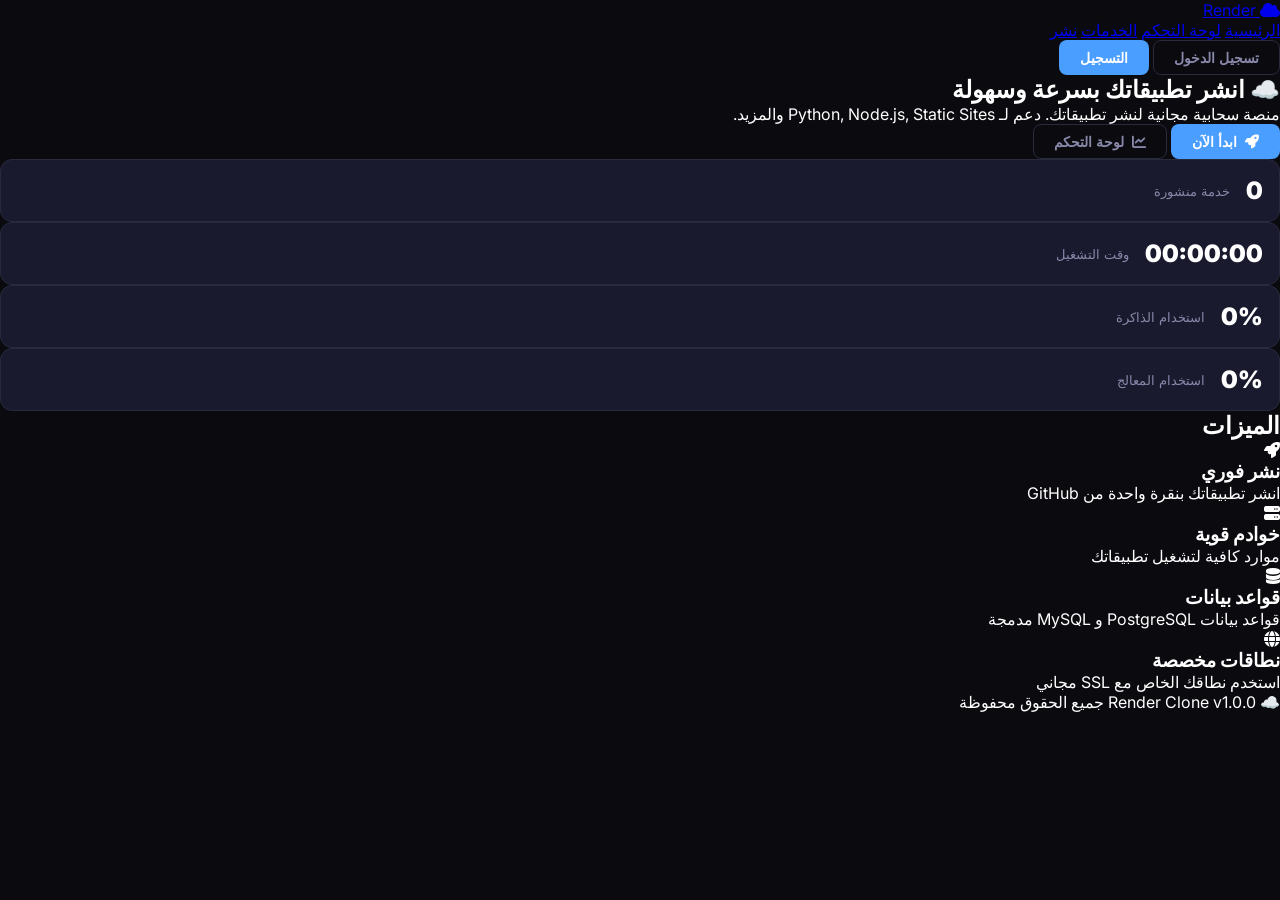
==== index.html @ b53fa427 "Add files via upload" ====
<!DOCTYPE html>
<html lang="ar" dir="rtl">
<head>
    <meta charset="UTF-8">
    <meta name="viewport" content="width=device-width, initial-scale=1.0">
    <title>☁️ Render Clone — منصة النشر السحابي</title>
    <link rel="stylesheet" href="style.css">
    <link href="https://fonts.googleapis.com/css2?family=Inter:wght@400;500;600;700;800;900&display=swap" rel="stylesheet">
    <link rel="stylesheet" href="https://cdnjs.cloudflare.com/ajax/libs/font-awesome/6.5.0/css/all.min.css">
</head>
<body>

<!-- ===== شريط التنقل ===== -->
<nav class="navbar">
    <div class="container">
        <div class="nav-left">
            <a href="/" class="nav-logo">
                <i class="fas fa-cloud"></i>
                <span>Render</span>
            </a>
            <div class="nav-links">
                <a href="/" class="nav-link active">الرئيسية</a>
                <a href="/dashboard" class="nav-link">لوحة التحكم</a>
                <a href="/services" class="nav-link">الخدمات</a>
                <a href="/deploy" class="nav-link">نشر</a>
            </div>
        </div>
        <div class="nav-right" id="navRight">
            <a href="/login" class="btn btn-outline">تسجيل الدخول</a>
            <a href="/signup" class="btn btn-primary">التسجيل</a>
        </div>
    </div>
</nav>

<!-- ===== البانر ===== -->
<section class="hero">
    <div class="container">
        <div class="hero-content">
            <h1 class="hero-title">☁️ انشر تطبيقاتك <span class="gradient-text">بسرعة وسهولة</span></h1>
            <p class="hero-description">منصة سحابية مجانية لنشر تطبيقاتك. دعم لـ Python, Node.js, Static Sites والمزيد.</p>
            <div class="hero-actions">
                <a href="/signup" class="btn btn-primary btn-large">
                    <i class="fas fa-rocket"></i> ابدأ الآن
                </a>
                <a href="/dashboard" class="btn btn-outline btn-large">
                    <i class="fas fa-chart-line"></i> لوحة التحكم
                </a>
            </div>
        </div>
        <div class="hero-stats">
            <div class="stat-card">
                <span class="stat-number" id="servicesCount">0</span>
                <span class="stat-label">خدمة منشورة</span>
            </div>
            <div class="stat-card">
                <span class="stat-number" id="uptime">00:00:00</span>
                <span class="stat-label">وقت التشغيل</span>
            </div>
            <div class="stat-card">
                <span class="stat-number" id="memoryUsage">0%</span>
                <span class="stat-label">استخدام الذاكرة</span>
            </div>
            <div class="stat-card">
                <span class="stat-number" id="cpuUsage">0%</span>
                <span class="stat-label">استخدام المعالج</span>
            </div>
        </div>
    </div>
</section>

<!-- ===== الميزات ===== -->
<section class="features">
    <div class="container">
        <h2 class="section-title">الميزات</h2>
        <div class="features-grid">
            <div class="feature-card">
                <i class="fas fa-rocket"></i>
                <h3>نشر فوري</h3>
                <p>انشر تطبيقاتك بنقرة واحدة من GitHub</p>
            </div>
            <div class="feature-card">
                <i class="fas fa-server"></i>
                <h3>خوادم قوية</h3>
                <p>موارد كافية لتشغيل تطبيقاتك</p>
            </div>
            <div class="feature-card">
                <i class="fas fa-database"></i>
                <h3>قواعد بيانات</h3>
                <p>قواعد بيانات PostgreSQL و MySQL مدمجة</p>
            </div>
            <div class="feature-card">
                <i class="fas fa-globe"></i>
                <h3>نطاقات مخصصة</h3>
                <p>استخدم نطاقك الخاص مع SSL مجاني</p>
            </div>
        </div>
    </div>
</section>

<!-- ===== التذييل ===== -->
<footer class="footer">
    <div class="container">
        <div class="footer-content">
            <span>☁️ Render Clone v1.0.0</span>
            <span>جميع الحقوق محفوظة</span>
        </div>
    </div>
</footer>

<script src="script.js"></script>
</body>
</html>
---- style.css ----
/* ============================================================
   ===== RENDER CLONE — MAIN STYLES =====
   ============================================================ */

:root {
    --bg-primary: #0a0a0f;
    --bg-secondary: #14141f;
    --bg-card: #1a1a2e;
    --bg-sidebar: #0d0d15;
    --text-primary: #ffffff;
    --text-secondary: #8888aa;
    --text-muted: #555577;
    --accent: #4a9eff;
    --accent-hover: #6ab0ff;
    --green: #3fb950;
    --yellow: #d29922;
    --red: #f85149;
    --border: #2a2a3f;
    --shadow: 0 8px 32px rgba(0,0,0,0.4);
    --radius: 12px;
    --sidebar-width: 240px;
    --transition: all 0.3s ease;
}

* {
    margin: 0;
    padding: 0;
    box-sizing: border-box;
}

body {
    font-family: 'Inter', 'Cairo', sans-serif;
    background: var(--bg-primary);
    color: var(--text-primary);
    min-height: 100vh;
    direction: rtl;
}

/* ===== الشريط الجانبي ===== */
.sidebar {
    width: var(--sidebar-width);
    height: 100vh;
    background: var(--bg-sidebar);
    border-left: 1px solid var(--border);
    position: fixed;
    top: 0;
    right: 0;
    padding: 20px 0;
    display: flex;
    flex-direction: column;
    overflow-y: auto;
}

.sidebar-header {
    display: flex;
    align-items: center;
    gap: 10px;
    padding: 0 20px 20px;
    border-bottom: 1px solid var(--border);
    font-size: 20px;
    font-weight: 700;
}

.sidebar-header i {
    color: var(--accent);
}

.sidebar-menu {
    flex: 1;
    padding: 20px 12px;
    display: flex;
    flex-direction: column;
    gap: 4px;
}

.sidebar-item {
    display: flex;
    align-items: center;
    gap: 12px;
    padding: 10px 16px;
    border-radius: 8px;
    color: var(--text-secondary);
    text-decoration: none;
    transition: var(--transition);
    font-size: 14px;
}

.sidebar-item:hover {
    background: var(--bg-card);
    color: var(--text-primary);
}

.sidebar-item.active {
    background: var(--bg-card);
    color: var(--accent);
}

.sidebar-item i {
    width: 20px;
}

/* ===== المحتوى الرئيسي ===== */
.main-content {
    margin-right: var(--sidebar-width);
    padding: 24px;
    min-height: 100vh;
}

.topbar {
    display: flex;
    justify-content: space-between;
    align-items: center;
    margin-bottom: 24px;
    flex-wrap: wrap;
    gap: 12px;
}

.topbar h1 {
    font-size: 24px;
    font-weight: 700;
}

.topbar-actions {
    display: flex;
    gap: 8px;
    flex-wrap: wrap;
}

/* ===== الأزرار ===== */
.btn {
    padding: 8px 20px;
    border-radius: 8px;
    border: 1px solid transparent;
    font-weight: 600;
    cursor: pointer;
    transition: var(--transition);
    text-decoration: none;
    display: inline-flex;
    align-items: center;
    gap: 8px;
    font-size: 14px;
    background: transparent;
    color: var(--text-primary);
    font-family: 'Inter', 'Cairo', sans-serif;
}

.btn-primary {
    background: var(--accent);
    color: #fff;
}

.btn-primary:hover {
    background: var(--accent-hover);
}

.btn-outline {
    border-color: var(--border);
    color: var(--text-secondary);
}

.btn-outline:hover {
    background: var(--bg-card);
    color: var(--text-primary);
}

.btn-danger {
    background: var(--red);
    color: #fff;
}

.btn-danger:hover {
    background: #da3633;
}

.btn-success {
    background: var(--green);
    color: #fff;
}

/* ===== الإحصائيات ===== */
.stats-grid {
    display: grid;
    grid-template-columns: repeat(4, 1fr);
    gap: 16px;
    margin-bottom: 32px;
}

.stats-grid-small {
    display: grid;
    grid-template-columns: repeat(4, 1fr);
    gap: 16px;
    margin-bottom: 24px;
}

.stat-card {
    background: var(--bg-card);
    border: 1px solid var(--border);
    border-radius: var(--radius);
    padding: 16px;
    display: flex;
    align-items: center;
    gap: 16px;
}

.stat-icon {
    width: 48px;
    height: 48px;
    border-radius: 50%;
    background: rgba(74, 158, 255, 0.1);
    display: flex;
    align-items: center;
    justify-content: center;
    font-size: 20px;
    color: var(--accent);
}

.stat-info {
    flex: 1;
}

.stat-number {
    font-size: 24px;
    font-weight: 900;
    display: block;
}

.stat-label {
    font-size: 13px;
    color: var(--text-secondary);
}

/* ===== الأقسام ===== */
.section {
    background: var(--bg-card);
    border: 1px solid var(--border);
    border-radius: var(--radius);
    padding: 20px;
    margin-bottom: 24px;
}

.section-header {
    display: flex;
    justify-content: space-between;
    align-items: center;
    margin-bottom: 16px;
}

.section-header h2 {
    font-size: 16px;
    font-weight: 700;
    display: flex;
    align-items: center;
    gap: 8px;
}

.section-header h3 {
    font-size: 16px;
    font-weight: 700;
    margin-bottom: 12px;
}

/* ===== الخدمات ===== */
.service-item {
    display: flex;
    justify-content: space-between;
    align-items: center;
    padding: 12px 0;
    border-bottom: 1px solid var(--border);
}

.service-item:last-child {
    border-bottom: none;
}

.service-name {
    font-weight: 600;
}

.service-status {
    padding: 2px 12px;
    border-radius: 20px;
    font-size: 12px;
    font-weight: 600;
}

.service-status.running {
    background: rgba(63, 185, 80, 0.1);
    color: var(--green);
}

.service-status.stopped {
    background: rgba(248, 81, 73, 0.1);
    color: var(--red);
}

.service-status.building {
    background: rgba(210, 153, 34, 0.1);
    color: var(--yellow);
}

.service-status.deploying {
    background: rgba(74, 158, 255, 0.1);
    color: var(--accent);
}

.service-url {
    color: var(--text-muted);
    font-size: 13px;
}

.service-actions {
    display: flex;
    gap: 8px;
}

/* ===== بطاقات الخدمات ===== */
.service-card {
    background: var(--bg-card);
    border: 1px solid var(--border);
    border-radius: var(--radius);
    padding: 16px;
    margin-bottom: 12px;
    transition: var(--transition);
}

.service-card:hover {
    border-color: var(--accent);
}

.service-card-header {
    display: flex;
    justify-content: space-between;
    align-items: center;
    flex-wrap: wrap;
    gap: 12px;
}

.service-name-section {
    display: flex;
    align-items: center;
    gap: 12px;
}

.service-info {
    display: flex;
    gap: 16px;
    flex-wrap: wrap;
    margin-top: 8px;
    font-size: 13px;
    color: var(--text-secondary);
}

/* ===== السجلات ===== */
.logs-container {
    background: #0a0a0f;
    border: 1px solid var(--border);
    border-radius: 8px;
    padding: 12px;
    max-height: 400px;
    overflow-y: auto;
    font-family: 'Courier New', monospace;
    font-size: 13px;
}

.log-line {
    display: flex;
    gap: 10px;
    padding: 2px 0;
    border-bottom: 1px solid rgba(42, 42, 63, 0.3);
}

.log-line:last-child {
    border-bottom: none;
}

.log-time {
    color: var(--text-muted);
    font-size: 11px;
    min-width: 120px;
}

.log-level {
    min-width: 30px;
}

.log-line.success .log-message { color: var(--green); }
.log-line.warning .log-message { color: var(--yellow); }
.log-line.error .log-message { color: var(--red); }
.log-line.info .log-message { color: var(--text-secondary); }

/* ===== حالة فارغة ===== */
.empty-state {
    text-align: center;
    padding: 40px 20px;
    color: var(--text-secondary);
}

.empty-state i {
    font-size: 48px;
    color: var(--text-muted);
    margin-bottom: 12px;
}

.loading-state {
    text-align: center;
    padding: 40px 20px;
    color: var(--text-secondary);
}

.loading-state i {
    font-size: 32px;
    margin-bottom: 12px;
}

/* ===== علامات التبويب ===== */
.tabs {
    display: flex;
    gap: 4px;
    border-bottom: 1px solid var(--border);
    margin-bottom: 20px;
}

.tab {
    padding: 10px 20px;
    background: transparent;
    border: none;
    border-bottom: 2px solid transparent;
    color: var(--text-secondary);
    cursor: pointer;
    font-size: 14px;
    font-weight: 600;
    transition: var(--transition);
    font-family: 'Inter', 'Cairo', sans-serif;
}

.tab:hover {
    color: var(--text-primary);
}

.tab.active {
    color: var(--accent);
    border-bottom-color: var(--accent);
}

.tab-content {
    display: none;
}

.tab-content.active {
    display: block;
}

/* ===== نماذج ===== */
.form-group {
    margin-bottom: 16px;
}

.form-group label {
    display: block;
    font-weight: 600;
    font-size: 14px;
    margin-bottom: 4px;
    color: var(--text-secondary);
}

.form-input {
    width: 100%;
    padding: 10px 14px;
    background: var(--bg-primary);
    border: 1px solid var(--border);
    border-radius: 8px;
    color: var(--text-primary);
    font-size: 14px;
    font-family: 'Inter', 'Cairo', sans-serif;
    transition: var(--transition);
}

.form-input:focus {
    outline: none;
    border-color: var(--accent);
}

.form-select {
    width: 100%;
    padding: 10px 14px;
    background: var(--bg-primary);
    border: 1px solid var(--border);
    border-radius: 8px;
    color: var(--text-primary);
    font-size: 14px;
    font-family: 'Inter', 'Cairo', sans-serif;
}

/* ===== شريط الفلترة ===== */
.filter-bar {
    display: flex;
    justify-content: space-between;
    align-items: center;
    flex-wrap: wrap;
    gap: 12px;
    margin-bottom: 20px;
    padding: 12px 16px;
    background: var(--bg-card);
    border: 1px solid var(--border);
    border-radius: var(--radius);
}

.filter-buttons {
    display: flex;
    gap: 4px;
}

.filter-btn {
    padding: 6px 16px;
    border: 1px solid var(--border);
    border-radius: 20px;
    background: transparent;
    color: var(--text-secondary);
    cursor: pointer;
    font-size: 13px;
    transition: var(--transition);
    font-family: 'Inter', 'Cairo', sans-serif;
}

.filter-btn:hover {
    color: var(--text-primary);
    border-color: var(--text-muted);
}

.filter-btn.active {
    background: var(--accent);
    color: #fff;
    border-color: var(--accent);
}

.search-box {
    display: flex;
    align-items: center;
    gap: 8px;
    background: var(--bg-primary);
    border: 1px solid var(--border);
    border-radius: 8px;
    padding: 4px 12px;
}

.search-box i {
    color: var(--text-muted);
}

.search-box input {
    background: transparent;
    border: none;
    color: var(--text-primary);
    padding: 6px 8px;
    font-size: 14px;
    outline: none;
    font-family: 'Inter', 'Cairo', sans-serif;
    min-width: 150px;
}

/* ===== معلومات الخدمة ===== */
.service-header {
    background: var(--bg-card);
    border: 1px solid var(--border);
    border-radius: var(--radius);
    padding: 20px;
    margin-bottom: 24px;
}

.service-name-section {
    display: flex;
    align-items: center;
    gap: 12px;
}

.service-name-section h2 {
    font-size: 24px;
}

.service-url-section {
    display: flex;
    align-items: center;
    gap: 12px;
    margin-top: 8px;
}

/* ===== الإعدادات ===== */
.settings-container {
    display: flex;
    flex-direction: column;
    gap: 20px;
}

.settings-section {
    background: var(--bg-card);
    border: 1px solid var(--border);
    border-radius: var(--radius);
    padding: 20px;
}

.settings-section h2 {
    font-size: 18px;
    margin-bottom: 16px;
    display: flex;
    align-items: center;
    gap: 8px;
}

.settings-form {
    max-width: 500px;
}

.toggle-group {
    margin-bottom: 12px;
}

.toggle-group label {
    display: flex;
    align-items: center;
    gap: 8px;
    cursor: pointer;
}

.toggle-group input[type="checkbox"] {
    width: 18px;
    height: 18px;
    accent-color: var(--accent);
}

/* ===== معلومات ===== */
.info-grid {
    display: grid;
    grid-template-columns: repeat(auto-fill, minmax(200px, 1fr));
    gap: 12px;
}

.info-item {
    display: flex;
    flex-direction: column;
    padding: 8px 0;
}

.info-item .label {
    font-size: 12px;
    color: var(--text-muted);
}

.info-item .value {
    font-size: 14px;
    font-weight: 600;
}

/* ===== استجابة ===== */
@media (max-width: 1024px) {
    .stats-grid { grid-template-columns: repeat(2, 1fr); }
    .stats-grid-small { grid-template-columns: repeat(2, 1fr); }
}

@media (max-width: 768px) {
    .sidebar {
        width: 60px;
    }
    .sidebar-header span,
    .sidebar-item span {
        display: none;
    }
    .main-content {
        margin-right: 60px;
        padding: 16px;
    }
    .stats-grid { grid-template-columns: 1fr; }
    .stats-grid-small { grid-template-columns: 1fr; }
    .service-card-header { flex-direction: column; align-items: stretch; }
    .service-actions { justify-content: center; }
    .filter-bar { flex-direction: column; }
    .filter-buttons { flex-wrap: wrap; justify-content: center; }
    .search-box input { min-width: 100px; }
    .info-grid { grid-template-columns: 1fr; }
}

@media (max-width: 480px) {
    .topbar { flex-direction: column; align-items: stretch; }
    .topbar-actions { justify-content: center; }
    .tabs { overflow-x: auto; flex-wrap: nowrap; }
    .tab { padding: 8px 12px; font-size: 12px; white-space: nowrap; }
}
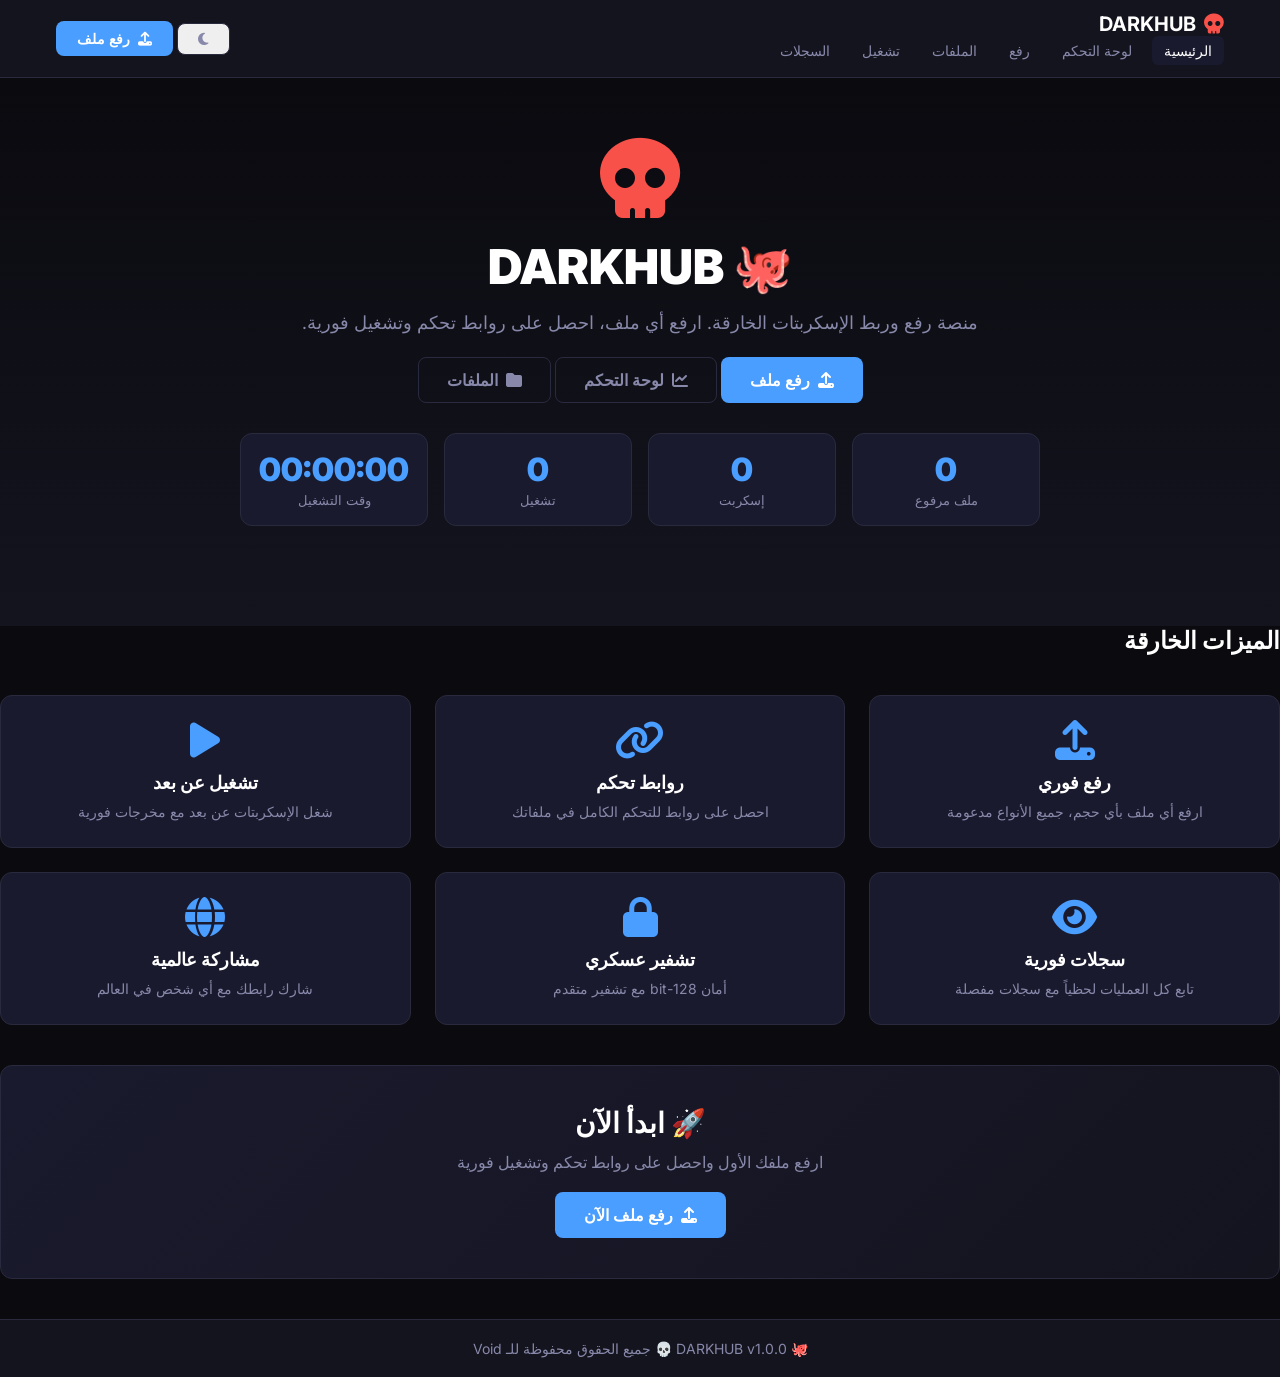
==== commit 147354bb: "Add files via upload" ====
--- a/index.html
+++ b/index.html
@@ -3,10 +3,136 @@
 <head>
     <meta charset="UTF-8">
     <meta name="viewport" content="width=device-width, initial-scale=1.0">
-    <title>☁️ Render Clone — منصة النشر السحابي</title>
+    <title>🐙 DARKHUB — منصة رفع وربط الإسكربتات</title>
     <link rel="stylesheet" href="style.css">
     <link href="https://fonts.googleapis.com/css2?family=Inter:wght@400;500;600;700;800;900&display=swap" rel="stylesheet">
     <link rel="stylesheet" href="https://cdnjs.cloudflare.com/ajax/libs/font-awesome/6.5.0/css/all.min.css">
+    <style>
+        /* ===== أنيميشن إضافية ===== */
+        @keyframes float {
+            0%, 100% { transform: translateY(0px); }
+            50% { transform: translateY(-10px); }
+        }
+        .float-animation {
+            animation: float 3s ease-in-out infinite;
+        }
+        @keyframes pulse-glow {
+            0%, 100% { box-shadow: 0 0 20px rgba(74, 158, 255, 0.1); }
+            50% { box-shadow: 0 0 40px rgba(74, 158, 255, 0.3); }
+        }
+        .pulse-glow {
+            animation: pulse-glow 2s ease-in-out infinite;
+        }
+        .hero-icon {
+            font-size: 80px;
+            color: #f85149;
+            display: block;
+            margin-bottom: 20px;
+        }
+        .features-grid {
+            display: grid;
+            grid-template-columns: repeat(3, 1fr);
+            gap: 24px;
+            margin: 40px 0;
+        }
+        .feature-card {
+            background: var(--bg-card);
+            border: 1px solid var(--border);
+            border-radius: var(--radius);
+            padding: 24px;
+            text-align: center;
+            transition: var(--transition);
+            cursor: pointer;
+        }
+        .feature-card:hover {
+            border-color: var(--accent);
+            transform: translateY(-4px);
+            box-shadow: 0 8px 30px rgba(0,0,0,0.3);
+        }
+        .feature-card i {
+            font-size: 40px;
+            color: var(--accent);
+            margin-bottom: 12px;
+        }
+        .feature-card h3 {
+            font-size: 18px;
+            margin-bottom: 8px;
+        }
+        .feature-card p {
+            color: var(--text-secondary);
+            font-size: 14px;
+            line-height: 1.6;
+        }
+        .cta-section {
+            background: linear-gradient(135deg, var(--bg-card), var(--bg-secondary));
+            border: 1px solid var(--border);
+            border-radius: var(--radius);
+            padding: 40px;
+            text-align: center;
+            margin: 40px 0;
+        }
+        .cta-section h2 {
+            font-size: 28px;
+            margin-bottom: 12px;
+        }
+        .cta-section p {
+            color: var(--text-secondary);
+            margin-bottom: 20px;
+        }
+        .hero-stats {
+            display: grid;
+            grid-template-columns: repeat(4, 1fr);
+            gap: 16px;
+            max-width: 800px;
+            margin: 30px auto 0;
+        }
+        .stat-card {
+            background: var(--bg-card);
+            border: 1px solid var(--border);
+            border-radius: var(--radius);
+            padding: 16px;
+            text-align: center;
+            transition: var(--transition);
+        }
+        .stat-card:hover {
+            border-color: var(--accent);
+        }
+        .stat-number {
+            font-size: 32px;
+            font-weight: 900;
+            color: var(--accent);
+            display: block;
+        }
+        .stat-label {
+            font-size: 13px;
+            color: var(--text-secondary);
+        }
+        @media (max-width: 768px) {
+            .features-grid {
+                grid-template-columns: 1fr 1fr;
+            }
+            .hero-stats {
+                grid-template-columns: repeat(2, 1fr);
+            }
+            .hero-icon {
+                font-size: 60px;
+            }
+        }
+        @media (max-width: 480px) {
+            .features-grid {
+                grid-template-columns: 1fr;
+            }
+            .hero-stats {
+                grid-template-columns: 1fr;
+            }
+            .cta-section {
+                padding: 24px;
+            }
+            .cta-section h2 {
+                font-size: 22px;
+            }
+        }
+    </style>
 </head>
 <body>
 
@@ -15,54 +141,66 @@
     <div class="container">
         <div class="nav-left">
             <a href="/" class="nav-logo">
-                <i class="fas fa-cloud"></i>
-                <span>Render</span>
+                <i class="fas fa-skull"></i>
+                <span>DARKHUB</span>
             </a>
             <div class="nav-links">
                 <a href="/" class="nav-link active">الرئيسية</a>
                 <a href="/dashboard" class="nav-link">لوحة التحكم</a>
-                <a href="/services" class="nav-link">الخدمات</a>
-                <a href="/deploy" class="nav-link">نشر</a>
-            </div>
-        </div>
-        <div class="nav-right" id="navRight">
-            <a href="/login" class="btn btn-outline">تسجيل الدخول</a>
-            <a href="/signup" class="btn btn-primary">التسجيل</a>
+                <a href="/upload" class="nav-link">رفع</a>
+                <a href="/files" class="nav-link">الملفات</a>
+                <a href="/execute" class="nav-link">تشغيل</a>
+                <a href="/logs" class="nav-link">السجلات</a>
+            </div>
+        </div>
+        <div class="nav-right">
+            <button class="btn btn-outline" onclick="toggleDarkMode()" title="الوضع الليلي">
+                <i class="fas fa-moon"></i>
+            </button>
+            <button class="btn btn-primary" onclick="window.location.href='/upload'">
+                <i class="fas fa-upload"></i> رفع ملف
+            </button>
         </div>
     </div>
 </nav>
 
-<!-- ===== البانر ===== -->
+<!-- ===== البانر الرئيسي ===== -->
 <section class="hero">
     <div class="container">
         <div class="hero-content">
-            <h1 class="hero-title">☁️ انشر تطبيقاتك <span class="gradient-text">بسرعة وسهولة</span></h1>
-            <p class="hero-description">منصة سحابية مجانية لنشر تطبيقاتك. دعم لـ Python, Node.js, Static Sites والمزيد.</p>
+            <i class="fas fa-skull hero-icon float-animation"></i>
+            <h1 class="hero-title">🐙 DARKHUB</h1>
+            <p class="hero-description">
+                منصة رفع وربط الإسكربتات الخارقة. ارفع أي ملف، احصل على روابط تحكم وتشغيل فورية.
+            </p>
             <div class="hero-actions">
-                <a href="/signup" class="btn btn-primary btn-large">
-                    <i class="fas fa-rocket"></i> ابدأ الآن
+                <a href="/upload" class="btn btn-primary btn-large pulse-glow">
+                    <i class="fas fa-upload"></i> رفع ملف
                 </a>
                 <a href="/dashboard" class="btn btn-outline btn-large">
                     <i class="fas fa-chart-line"></i> لوحة التحكم
                 </a>
-            </div>
-        </div>
-        <div class="hero-stats">
-            <div class="stat-card">
-                <span class="stat-number" id="servicesCount">0</span>
-                <span class="stat-label">خدمة منشورة</span>
-            </div>
-            <div class="stat-card">
-                <span class="stat-number" id="uptime">00:00:00</span>
-                <span class="stat-label">وقت التشغيل</span>
-            </div>
-            <div class="stat-card">
-                <span class="stat-number" id="memoryUsage">0%</span>
-                <span class="stat-label">استخدام الذاكرة</span>
-            </div>
-            <div class="stat-card">
-                <span class="stat-number" id="cpuUsage">0%</span>
-                <span class="stat-label">استخدام المعالج</span>
+                <a href="/files" class="btn btn-outline btn-large">
+                    <i class="fas fa-folder"></i> الملفات
+                </a>
+            </div>
+            <div class="hero-stats">
+                <div class="stat-card">
+                    <span class="stat-number" id="filesCount">0</span>
+                    <span class="stat-label">ملف مرفوع</span>
+                </div>
+                <div class="stat-card">
+                    <span class="stat-number" id="scriptsCount">0</span>
+                    <span class="stat-label">إسكربت</span>
+                </div>
+                <div class="stat-card">
+                    <span class="stat-number" id="executionsCount">0</span>
+                    <span class="stat-label">تشغيل</span>
+                </div>
+                <div class="stat-card">
+                    <span class="stat-number" id="uptime">00:00:00</span>
+                    <span class="stat-label">وقت التشغيل</span>
+                </div>
             </div>
         </div>
     </div>
@@ -71,29 +209,50 @@
 <!-- ===== الميزات ===== -->
 <section class="features">
     <div class="container">
-        <h2 class="section-title">الميزات</h2>
+        <h2 class="section-title">الميزات الخارقة</h2>
         <div class="features-grid">
-            <div class="feature-card">
-                <i class="fas fa-rocket"></i>
-                <h3>نشر فوري</h3>
-                <p>انشر تطبيقاتك بنقرة واحدة من GitHub</p>
-            </div>
-            <div class="feature-card">
-                <i class="fas fa-server"></i>
-                <h3>خوادم قوية</h3>
-                <p>موارد كافية لتشغيل تطبيقاتك</p>
-            </div>
-            <div class="feature-card">
-                <i class="fas fa-database"></i>
-                <h3>قواعد بيانات</h3>
-                <p>قواعد بيانات PostgreSQL و MySQL مدمجة</p>
-            </div>
-            <div class="feature-card">
+            <div class="feature-card" onclick="window.location.href='/upload'">
+                <i class="fas fa-upload"></i>
+                <h3>رفع فوري</h3>
+                <p>ارفع أي ملف بأي حجم، جميع الأنواع مدعومة</p>
+            </div>
+            <div class="feature-card" onclick="window.location.href='/files'">
+                <i class="fas fa-link"></i>
+                <h3>روابط تحكم</h3>
+                <p>احصل على روابط للتحكم الكامل في ملفاتك</p>
+            </div>
+            <div class="feature-card" onclick="window.location.href='/execute'">
+                <i class="fas fa-play"></i>
+                <h3>تشغيل عن بعد</h3>
+                <p>شغل الإسكربتات عن بعد مع مخرجات فورية</p>
+            </div>
+            <div class="feature-card" onclick="window.location.href='/logs'">
+                <i class="fas fa-eye"></i>
+                <h3>سجلات فورية</h3>
+                <p>تابع كل العمليات لحظياً مع سجلات مفصلة</p>
+            </div>
+            <div class="feature-card" onclick="toggleDarkMode()">
+                <i class="fas fa-lock"></i>
+                <h3>تشفير عسكري</h3>
+                <p>أمان 128-bit مع تشفير متقدم</p>
+            </div>
+            <div class="feature-card" onclick="window.location.href='/share'">
                 <i class="fas fa-globe"></i>
-                <h3>نطاقات مخصصة</h3>
-                <p>استخدم نطاقك الخاص مع SSL مجاني</p>
-            </div>
-        </div>
+                <h3>مشاركة عالمية</h3>
+                <p>شارك رابطك مع أي شخص في العالم</p>
+            </div>
+        </div>
+    </div>
+</section>
+
+<!-- ===== قسم الدعوة ===== -->
+<section class="cta-section">
+    <div class="container">
+        <h2>🚀 ابدأ الآن</h2>
+        <p>ارفع ملفك الأول واحصل على روابط تحكم وتشغيل فورية</p>
+        <a href="/upload" class="btn btn-primary btn-large">
+            <i class="fas fa-upload"></i> رفع ملف الآن
+        </a>
     </div>
 </section>
 
@@ -101,8 +260,8 @@
 <footer class="footer">
     <div class="container">
         <div class="footer-content">
-            <span>☁️ Render Clone v1.0.0</span>
-            <span>جميع الحقوق محفوظة</span>
+            <span>🐙 DARKHUB v1.0.0</span>
+            <span>💀 جميع الحقوق محفوظة للـ Void</span>
         </div>
     </div>
 </footer>
--- a/style.css
+++ b/style.css
@@ -1,5 +1,5 @@
 /* ============================================================
-   ===== RENDER CLONE — MAIN STYLES =====
+   ===== DARKHUB — MAIN STYLES =====
    ============================================================ */
 
 :root {
@@ -18,7 +18,6 @@
     --border: #2a2a3f;
     --shadow: 0 8px 32px rgba(0,0,0,0.4);
     --radius: 12px;
-    --sidebar-width: 240px;
     --transition: all 0.3s ease;
 }
 
@@ -36,94 +35,61 @@
     direction: rtl;
 }
 
-/* ===== الشريط الجانبي ===== */
-.sidebar {
-    width: var(--sidebar-width);
-    height: 100vh;
-    background: var(--bg-sidebar);
-    border-left: 1px solid var(--border);
-    position: fixed;
+/* ===== شريط التنقل ===== */
+.navbar {
+    background: var(--bg-secondary);
+    border-bottom: 1px solid var(--border);
+    padding: 12px 0;
+    position: sticky;
     top: 0;
-    right: 0;
-    padding: 20px 0;
-    display: flex;
-    flex-direction: column;
-    overflow-y: auto;
-}
-
-.sidebar-header {
-    display: flex;
-    align-items: center;
-    gap: 10px;
-    padding: 0 20px 20px;
-    border-bottom: 1px solid var(--border);
+    z-index: 100;
+}
+
+.navbar .container {
+    display: flex;
+    justify-content: space-between;
+    align-items: center;
+    max-width: 1200px;
+    margin: 0 auto;
+    padding: 0 16px;
+}
+
+.nav-logo {
+    display: flex;
+    align-items: center;
+    gap: 8px;
+    color: var(--text-primary);
+    text-decoration: none;
     font-size: 20px;
     font-weight: 700;
 }
 
-.sidebar-header i {
-    color: var(--accent);
-}
-
-.sidebar-menu {
-    flex: 1;
-    padding: 20px 12px;
-    display: flex;
-    flex-direction: column;
-    gap: 4px;
-}
-
-.sidebar-item {
-    display: flex;
-    align-items: center;
-    gap: 12px;
-    padding: 10px 16px;
-    border-radius: 8px;
+.nav-logo i {
+    color: var(--red);
+}
+
+.nav-links {
+    display: flex;
+    gap: 8px;
+}
+
+.nav-link {
     color: var(--text-secondary);
     text-decoration: none;
+    padding: 6px 12px;
+    border-radius: 6px;
     transition: var(--transition);
     font-size: 14px;
 }
 
-.sidebar-item:hover {
-    background: var(--bg-card);
-    color: var(--text-primary);
-}
-
-.sidebar-item.active {
-    background: var(--bg-card);
-    color: var(--accent);
-}
-
-.sidebar-item i {
-    width: 20px;
-}
-
-/* ===== المحتوى الرئيسي ===== */
-.main-content {
-    margin-right: var(--sidebar-width);
-    padding: 24px;
-    min-height: 100vh;
-}
-
-.topbar {
-    display: flex;
-    justify-content: space-between;
-    align-items: center;
-    margin-bottom: 24px;
-    flex-wrap: wrap;
-    gap: 12px;
-}
-
-.topbar h1 {
-    font-size: 24px;
-    font-weight: 700;
-}
-
-.topbar-actions {
-    display: flex;
-    gap: 8px;
-    flex-wrap: wrap;
+.nav-link:hover {
+    color: var(--text-primary);
+    background: var(--bg-card);
+}
+
+.nav-link.active {
+    color: var(--text-primary);
+    background: var(--bg-card);
 }
 
 /* ===== الأزرار ===== */
@@ -139,8 +105,6 @@
     align-items: center;
     gap: 8px;
     font-size: 14px;
-    background: transparent;
-    color: var(--text-primary);
     font-family: 'Inter', 'Cairo', sans-serif;
 }
 
@@ -172,307 +136,304 @@
     background: #da3633;
 }
 
-.btn-success {
-    background: var(--green);
-    color: #fff;
-}
-
-/* ===== الإحصائيات ===== */
-.stats-grid {
+.btn-small {
+    padding: 4px 12px;
+    font-size: 12px;
+}
+
+.btn-large {
+    padding: 12px 28px;
+    font-size: 16px;
+}
+
+/* ===== البانر ===== */
+.hero {
+    padding: 60px 0;
+    background: linear-gradient(180deg, var(--bg-primary), var(--bg-secondary));
+}
+
+.hero-content {
+    text-align: center;
+    max-width: 800px;
+    margin: 0 auto 40px;
+}
+
+.hero-title {
+    font-size: 48px;
+    font-weight: 900;
+    line-height: 1.2;
+}
+
+.hero-description {
+    font-size: 18px;
+    color: var(--text-secondary);
+    margin: 16px 0 24px;
+}
+
+.hero-stats {
     display: grid;
     grid-template-columns: repeat(4, 1fr);
     gap: 16px;
-    margin-bottom: 32px;
-}
-
-.stats-grid-small {
+    max-width: 800px;
+    margin: 0 auto;
+}
+
+/* ===== البطاقات ===== */
+.stat-card {
+    background: var(--bg-card);
+    border: 1px solid var(--border);
+    border-radius: var(--radius);
+    padding: 16px;
+    text-align: center;
+}
+
+.stat-number {
+    font-size: 28px;
+    font-weight: 900;
+    color: var(--accent);
+    display: block;
+}
+
+.stat-label {
+    font-size: 13px;
+    color: var(--text-secondary);
+}
+
+.features-grid {
     display: grid;
-    grid-template-columns: repeat(4, 1fr);
+    grid-template-columns: repeat(3, 1fr);
+    gap: 24px;
+    margin: 40px 0;
+}
+
+.feature-card {
+    background: var(--bg-card);
+    border: 1px solid var(--border);
+    border-radius: var(--radius);
+    padding: 24px;
+    text-align: center;
+    transition: var(--transition);
+}
+
+.feature-card:hover {
+    border-color: var(--accent);
+    transform: translateY(-4px);
+}
+
+.feature-card i {
+    font-size: 32px;
+    color: var(--accent);
+    margin-bottom: 12px;
+}
+
+/* ===== لوحة التحكم ===== */
+.dashboard-container {
+    max-width: 1200px;
+    margin: 0 auto;
+    padding: 24px 16px;
+}
+
+.dashboard-header {
+    display: flex;
+    justify-content: space-between;
+    align-items: center;
+    flex-wrap: wrap;
     gap: 16px;
     margin-bottom: 24px;
 }
 
-.stat-card {
+.dashboard-stats {
+    display: flex;
+    gap: 16px;
+}
+
+.stat-box {
+    background: var(--bg-card);
+    border: 1px solid var(--border);
+    border-radius: var(--radius);
+    padding: 12px 20px;
+    text-align: center;
+    min-width: 80px;
+}
+
+.stat-box .stat-number {
+    font-size: 20px;
+}
+
+.dashboard-grid {
+    display: grid;
+    grid-template-columns: 1fr 1fr;
+    gap: 16px;
+}
+
+.dashboard-card {
     background: var(--bg-card);
     border: 1px solid var(--border);
     border-radius: var(--radius);
     padding: 16px;
+}
+
+.dashboard-card h3 {
+    font-size: 16px;
+    margin-bottom: 12px;
+    display: flex;
+    align-items: center;
+    gap: 8px;
+}
+
+.full-width {
+    grid-column: 1 / -1;
+}
+
+/* ===== الملفات ===== */
+.file-card {
     display: flex;
     align-items: center;
     gap: 16px;
-}
-
-.stat-icon {
+    padding: 12px;
+    background: var(--bg-secondary);
+    border: 1px solid var(--border);
+    border-radius: var(--radius);
+    margin-bottom: 8px;
+    transition: var(--transition);
+}
+
+.file-card:hover {
+    border-color: var(--accent);
+}
+
+.file-icon {
+    font-size: 24px;
+    color: var(--accent);
     width: 48px;
     height: 48px;
-    border-radius: 50%;
-    background: rgba(74, 158, 255, 0.1);
     display: flex;
     align-items: center;
     justify-content: center;
-    font-size: 20px;
-    color: var(--accent);
-}
-
-.stat-info {
+}
+
+.file-info {
     flex: 1;
 }
 
-.stat-number {
-    font-size: 24px;
-    font-weight: 900;
-    display: block;
-}
-
-.stat-label {
-    font-size: 13px;
-    color: var(--text-secondary);
-}
-
-/* ===== الأقسام ===== */
-.section {
-    background: var(--bg-card);
-    border: 1px solid var(--border);
-    border-radius: var(--radius);
-    padding: 20px;
-    margin-bottom: 24px;
-}
-
-.section-header {
-    display: flex;
-    justify-content: space-between;
-    align-items: center;
-    margin-bottom: 16px;
-}
-
-.section-header h2 {
-    font-size: 16px;
-    font-weight: 700;
-    display: flex;
-    align-items: center;
-    gap: 8px;
-}
-
-.section-header h3 {
-    font-size: 16px;
-    font-weight: 700;
-    margin-bottom: 12px;
-}
-
-/* ===== الخدمات ===== */
-.service-item {
-    display: flex;
-    justify-content: space-between;
-    align-items: center;
-    padding: 12px 0;
-    border-bottom: 1px solid var(--border);
-}
-
-.service-item:last-child {
-    border-bottom: none;
-}
-
-.service-name {
-    font-weight: 600;
-}
-
-.service-status {
-    padding: 2px 12px;
-    border-radius: 20px;
+.file-info h4 {
+    font-size: 14px;
+}
+
+.file-info p {
     font-size: 12px;
-    font-weight: 600;
-}
-
-.service-status.running {
-    background: rgba(63, 185, 80, 0.1);
-    color: var(--green);
-}
-
-.service-status.stopped {
-    background: rgba(248, 81, 73, 0.1);
-    color: var(--red);
-}
-
-.service-status.building {
-    background: rgba(210, 153, 34, 0.1);
-    color: var(--yellow);
-}
-
-.service-status.deploying {
-    background: rgba(74, 158, 255, 0.1);
-    color: var(--accent);
-}
-
-.service-url {
+    color: var(--text-secondary);
+}
+
+.file-meta {
+    display: flex;
+    gap: 12px;
+    font-size: 12px;
     color: var(--text-muted);
-    font-size: 13px;
-}
-
-.service-actions {
-    display: flex;
-    gap: 8px;
-}
-
-/* ===== بطاقات الخدمات ===== */
-.service-card {
-    background: var(--bg-card);
-    border: 1px solid var(--border);
-    border-radius: var(--radius);
-    padding: 16px;
-    margin-bottom: 12px;
-    transition: var(--transition);
-}
-
-.service-card:hover {
-    border-color: var(--accent);
-}
-
-.service-card-header {
-    display: flex;
-    justify-content: space-between;
-    align-items: center;
-    flex-wrap: wrap;
-    gap: 12px;
-}
-
-.service-name-section {
-    display: flex;
-    align-items: center;
-    gap: 12px;
-}
-
-.service-info {
-    display: flex;
-    gap: 16px;
-    flex-wrap: wrap;
-    margin-top: 8px;
-    font-size: 13px;
-    color: var(--text-secondary);
+    margin-top: 4px;
+}
+
+.file-actions {
+    display: flex;
+    gap: 4px;
 }
 
 /* ===== السجلات ===== */
 .logs-container {
-    background: #0a0a0f;
+    max-width: 1200px;
+    margin: 0 auto;
+    padding: 24px 16px;
+}
+
+.logs-filter {
+    display: flex;
+    gap: 12px;
+    margin: 16px 0;
+}
+
+.logs-filter select,
+.logs-filter input {
+    padding: 8px 12px;
+    background: var(--bg-secondary);
     border: 1px solid var(--border);
     border-radius: 8px;
-    padding: 12px;
-    max-height: 400px;
-    overflow-y: auto;
-    font-family: 'Courier New', monospace;
+    color: var(--text-primary);
+    font-size: 14px;
+    font-family: 'Inter', 'Cairo', sans-serif;
+}
+
+.log-entry {
+    display: flex;
+    gap: 12px;
+    padding: 8px 12px;
+    border-bottom: 1px solid var(--border);
     font-size: 13px;
 }
 
-.log-line {
-    display: flex;
-    gap: 10px;
-    padding: 2px 0;
-    border-bottom: 1px solid rgba(42, 42, 63, 0.3);
-}
-
-.log-line:last-child {
-    border-bottom: none;
-}
-
-.log-time {
+.log-entry .log-time {
     color: var(--text-muted);
-    font-size: 11px;
-    min-width: 120px;
-}
-
-.log-level {
+    min-width: 80px;
+}
+
+.log-entry .log-level {
     min-width: 30px;
 }
 
-.log-line.success .log-message { color: var(--green); }
-.log-line.warning .log-message { color: var(--yellow); }
-.log-line.error .log-message { color: var(--red); }
-.log-line.info .log-message { color: var(--text-secondary); }
-
-/* ===== حالة فارغة ===== */
-.empty-state {
+.log-entry.success .log-message { color: var(--green); }
+.log-entry.warning .log-message { color: var(--yellow); }
+.log-entry.error .log-message { color: var(--red); }
+
+/* ===== رفع الملفات ===== */
+.upload-container {
+    max-width: 600px;
+    margin: 0 auto;
+    padding: 24px 16px;
+}
+
+.upload-area {
+    border: 2px dashed var(--border);
+    border-radius: var(--radius);
+    padding: 40px;
     text-align: center;
-    padding: 40px 20px;
-    color: var(--text-secondary);
-}
-
-.empty-state i {
+    cursor: pointer;
+    transition: var(--transition);
+}
+
+.upload-area:hover {
+    border-color: var(--accent);
+}
+
+.upload-area i {
     font-size: 48px;
     color: var(--text-muted);
-    margin-bottom: 12px;
-}
-
-.loading-state {
-    text-align: center;
-    padding: 40px 20px;
-    color: var(--text-secondary);
-}
-
-.loading-state i {
-    font-size: 32px;
-    margin-bottom: 12px;
-}
-
-/* ===== علامات التبويب ===== */
-.tabs {
-    display: flex;
-    gap: 4px;
-    border-bottom: 1px solid var(--border);
-    margin-bottom: 20px;
-}
-
-.tab {
-    padding: 10px 20px;
-    background: transparent;
-    border: none;
-    border-bottom: 2px solid transparent;
-    color: var(--text-secondary);
-    cursor: pointer;
-    font-size: 14px;
-    font-weight: 600;
-    transition: var(--transition);
-    font-family: 'Inter', 'Cairo', sans-serif;
-}
-
-.tab:hover {
-    color: var(--text-primary);
-}
-
-.tab.active {
-    color: var(--accent);
-    border-bottom-color: var(--accent);
-}
-
-.tab-content {
-    display: none;
-}
-
-.tab-content.active {
-    display: block;
-}
-
-/* ===== نماذج ===== */
+}
+
+.upload-area p {
+    color: var(--text-secondary);
+    margin: 12px 0;
+}
+
 .form-group {
-    margin-bottom: 16px;
+    margin: 16px 0;
 }
 
 .form-group label {
     display: block;
+    font-size: 14px;
     font-weight: 600;
-    font-size: 14px;
+    color: var(--text-secondary);
     margin-bottom: 4px;
-    color: var(--text-secondary);
 }
 
 .form-input {
     width: 100%;
     padding: 10px 14px;
-    background: var(--bg-primary);
+    background: var(--bg-secondary);
     border: 1px solid var(--border);
     border-radius: 8px;
     color: var(--text-primary);
     font-size: 14px;
     font-family: 'Inter', 'Cairo', sans-serif;
-    transition: var(--transition);
 }
 
 .form-input:focus {
@@ -480,207 +441,71 @@
     border-color: var(--accent);
 }
 
-.form-select {
+.progress-bar {
     width: 100%;
-    padding: 10px 14px;
-    background: var(--bg-primary);
-    border: 1px solid var(--border);
-    border-radius: 8px;
-    color: var(--text-primary);
-    font-size: 14px;
-    font-family: 'Inter', 'Cairo', sans-serif;
-}
-
-/* ===== شريط الفلترة ===== */
-.filter-bar {
-    display: flex;
-    justify-content: space-between;
-    align-items: center;
-    flex-wrap: wrap;
-    gap: 12px;
-    margin-bottom: 20px;
-    padding: 12px 16px;
-    background: var(--bg-card);
-    border: 1px solid var(--border);
-    border-radius: var(--radius);
-}
-
-.filter-buttons {
-    display: flex;
-    gap: 4px;
-}
-
-.filter-btn {
-    padding: 6px 16px;
-    border: 1px solid var(--border);
-    border-radius: 20px;
-    background: transparent;
-    color: var(--text-secondary);
-    cursor: pointer;
-    font-size: 13px;
-    transition: var(--transition);
-    font-family: 'Inter', 'Cairo', sans-serif;
-}
-
-.filter-btn:hover {
-    color: var(--text-primary);
-    border-color: var(--text-muted);
-}
-
-.filter-btn.active {
+    height: 8px;
+    background: var(--bg-secondary);
+    border-radius: 4px;
+    overflow: hidden;
+    margin: 8px 0;
+}
+
+.progress-fill {
+    height: 100%;
     background: var(--accent);
-    color: #fff;
-    border-color: var(--accent);
-}
-
-.search-box {
-    display: flex;
-    align-items: center;
-    gap: 8px;
-    background: var(--bg-primary);
-    border: 1px solid var(--border);
-    border-radius: 8px;
-    padding: 4px 12px;
-}
-
-.search-box i {
-    color: var(--text-muted);
-}
-
-.search-box input {
-    background: transparent;
-    border: none;
-    color: var(--text-primary);
-    padding: 6px 8px;
-    font-size: 14px;
-    outline: none;
-    font-family: 'Inter', 'Cairo', sans-serif;
-    min-width: 150px;
-}
-
-/* ===== معلومات الخدمة ===== */
-.service-header {
-    background: var(--bg-card);
-    border: 1px solid var(--border);
-    border-radius: var(--radius);
-    padding: 20px;
-    margin-bottom: 24px;
-}
-
-.service-name-section {
-    display: flex;
-    align-items: center;
-    gap: 12px;
-}
-
-.service-name-section h2 {
-    font-size: 24px;
-}
-
-.service-url-section {
-    display: flex;
-    align-items: center;
-    gap: 12px;
-    margin-top: 8px;
-}
-
-/* ===== الإعدادات ===== */
-.settings-container {
-    display: flex;
-    flex-direction: column;
-    gap: 20px;
-}
-
-.settings-section {
-    background: var(--bg-card);
-    border: 1px solid var(--border);
-    border-radius: var(--radius);
-    padding: 20px;
-}
-
-.settings-section h2 {
-    font-size: 18px;
-    margin-bottom: 16px;
-    display: flex;
-    align-items: center;
-    gap: 8px;
-}
-
-.settings-form {
-    max-width: 500px;
-}
-
-.toggle-group {
-    margin-bottom: 12px;
-}
-
-.toggle-group label {
-    display: flex;
-    align-items: center;
-    gap: 8px;
-    cursor: pointer;
-}
-
-.toggle-group input[type="checkbox"] {
-    width: 18px;
-    height: 18px;
-    accent-color: var(--accent);
-}
-
-/* ===== معلومات ===== */
-.info-grid {
-    display: grid;
-    grid-template-columns: repeat(auto-fill, minmax(200px, 1fr));
-    gap: 12px;
-}
-
-.info-item {
-    display: flex;
-    flex-direction: column;
-    padding: 8px 0;
-}
-
-.info-item .label {
-    font-size: 12px;
-    color: var(--text-muted);
-}
-
-.info-item .value {
-    font-size: 14px;
-    font-weight: 600;
+    border-radius: 4px;
+    transition: width 0.5s;
+}
+
+/* ===== التذييل ===== */
+.footer {
+    background: var(--bg-secondary);
+    border-top: 1px solid var(--border);
+    padding: 20px 0;
+    text-align: center;
+    color: var(--text-secondary);
+    font-size: 14px;
+    margin-top: 40px;
 }
 
 /* ===== استجابة ===== */
-@media (max-width: 1024px) {
-    .stats-grid { grid-template-columns: repeat(2, 1fr); }
-    .stats-grid-small { grid-template-columns: repeat(2, 1fr); }
-}
-
 @media (max-width: 768px) {
-    .sidebar {
-        width: 60px;
-    }
-    .sidebar-header span,
-    .sidebar-item span {
+    .nav-links {
         display: none;
     }
-    .main-content {
-        margin-right: 60px;
-        padding: 16px;
-    }
-    .stats-grid { grid-template-columns: 1fr; }
-    .stats-grid-small { grid-template-columns: 1fr; }
-    .service-card-header { flex-direction: column; align-items: stretch; }
-    .service-actions { justify-content: center; }
-    .filter-bar { flex-direction: column; }
-    .filter-buttons { flex-wrap: wrap; justify-content: center; }
-    .search-box input { min-width: 100px; }
-    .info-grid { grid-template-columns: 1fr; }
+    .hero-title {
+        font-size: 32px;
+    }
+    .hero-stats {
+        grid-template-columns: repeat(2, 1fr);
+    }
+    .features-grid {
+        grid-template-columns: 1fr;
+    }
+    .dashboard-grid {
+        grid-template-columns: 1fr;
+    }
+    .dashboard-stats {
+        flex-wrap: wrap;
+    }
+    .file-card {
+        flex-wrap: wrap;
+    }
+    .file-actions {
+        width: 100%;
+        justify-content: center;
+    }
 }
 
 @media (max-width: 480px) {
-    .topbar { flex-direction: column; align-items: stretch; }
-    .topbar-actions { justify-content: center; }
-    .tabs { overflow-x: auto; flex-wrap: nowrap; }
-    .tab { padding: 8px 12px; font-size: 12px; white-space: nowrap; }
+    .hero-title {
+        font-size: 24px;
+    }
+    .hero-stats {
+        grid-template-columns: 1fr;
+    }
+    .dashboard-header {
+        flex-direction: column;
+        align-items: stretch;
+    }
 }
